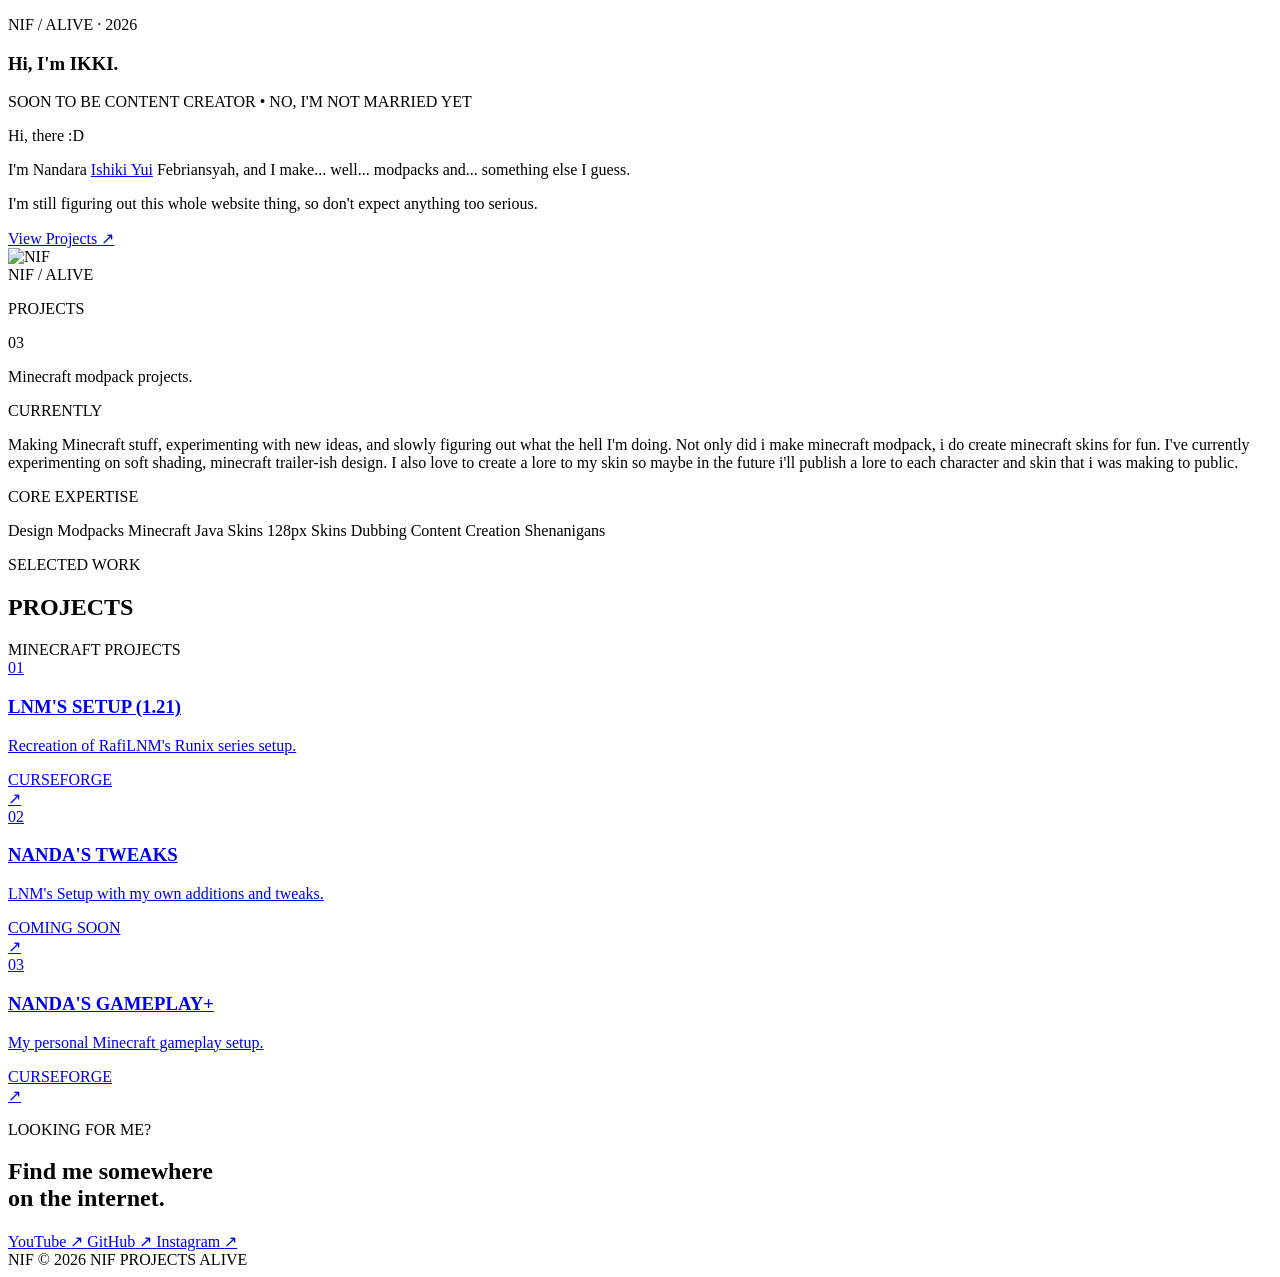
==== index.html @ b9b4e4db "The NIF - Rebuild updated version of the NIF." ====
<!doctype html>
<html lang="en">
  <head>
    <meta charset="utf-8" />
    <meta name="viewport" content="width=device-width, initial-scale=1.0" />

    <title>NIF | Ikki</title>

    <meta name="description" content="NIF's little corner of the internet. Minecraft projects, modpacks, and stupid shenanigans." />

    <!-- Fonts -->
    <link rel="preconnect" href="https://fonts.googleapis.com" />
    <link rel="preconnect" href="https://fonts.gstatic.com" crossorigin />

    <link href="https://fonts.googleapis.com/css2?family=Inter:wght@400;500;600;700&family=Manrope:wght@500;600;700;800&family=Roboto+Condensed:wght@500;600;700;800&family=JetBrains+Mono:wght@400;500;600&display=swap" rel="stylesheet" />

    <!-- Styles -->
    <link rel="stylesheet" href="NIF-2.css" />
  </head>

  <body>
    <main class="page">
      <!-- =====================================================
           AMBIENT BACKGROUND
           ===================================================== -->

      <div class="background-glow glow-top" aria-hidden="true"></div>
      <div class="background-glow glow-bottom" aria-hidden="true"></div>

      <!-- =====================================================
           MAIN CONTENT
           ===================================================== -->

      <div class="container">
        <!-- ===================================================
             BENTO INTRO
             =================================================== -->

        <section class="bento">
          <!-- =================================================
               HERO
               ================================================= -->

          <section class="hero glass">
            <div class="hero-glow" aria-hidden="true"></div>

            <div class="hero-content">
              <p class="label accent">NIF / ALIVE · 2026</p>

              <h1>Hi, I'm <span class="accent">IKKI</span>.</h1>

              <p class="hero-role">
                SOON TO BE CONTENT CREATOR
                <span>•</span>
                NO, I'M NOT MARRIED YET
              </p>

              <div class="hero-description">
                <p>Hi, there :D</p>

                <p>
                  I'm Nandara <span class="accent"><a href="truth/truth.html" target="_blank">Ishiki Yui</a></span> Febriansyah, and I make... well... modpacks and... something else I guess.
                </p>

                <p>I'm still figuring out this whole website thing, so don't expect anything too serious.</p>
              </div>

              <div class="hero-actions">
                <a href="#projects" class="btn glass-strong">
                  View Projects
                  <span>↗</span>
                </a>
              </div>
            </div>
          </section>

          <!-- =================================================
               PROFILE IMAGE
               ================================================= -->

          <section class="profile-card glass">
            <div class="profile-image-wrapper">
              <div class="profile-image-backdrop"></div>

              <img src="NIF.png" alt="NIF" class="profile-image" />

              <div class="profile-image-tag glass">
                <span class="status-dot"></span>
                NIF / ALIVE
              </div>
            </div>
          </section>

          <!-- =================================================
               PROJECT COUNT
               ================================================= -->

          <section class="stat-card glass">
            <p class="label">PROJECTS</p>

            <div class="stat-content">
              <p class="stat-number">03</p>

              <p class="stat-caption">Minecraft modpack projects.</p>
            </div>
          </section>

          <!-- =================================================
               CURRENTLY
               ================================================= -->

          <section class="currently glass-strong">
            <p class="label accent">CURRENTLY</p>

            <p class="currently-text">
              Making Minecraft stuff, experimenting with new ideas, and slowly figuring out what the hell I'm doing. Not only did i make minecraft modpack, i do create minecraft skins for fun. I've currently experimenting on soft shading,
              minecraft trailer-ish design. I also love to create a lore to my skin so maybe in the future i'll publish a lore to each character and skin that i was making to public.
            </p>
          </section>

          <!-- =================================================
               CORE EXPERTISE
               ================================================= -->

          <section class="skills glass">
            <p class="label">CORE EXPERTISE</p>

            <div class="chips">
              <span class="chip glass"> Design </span>

              <span class="chip glass"> Modpacks </span>

              <span class="chip glass"> Minecraft Java </span>

              <span class="chip glass"> Skins </span>

              <span class="chip glass"> 128px Skins </span>

              <span class="chip glass"> Dubbing </span>

              <span class="chip glass"> Content Creation </span>

              <span class="chip glass"> Shenanigans </span>
            </div>
          </section>
        </section>

        <!-- =====================================================
             PROJECTS
             ===================================================== -->

        <section id="projects" class="section projects">
          <div class="section-top">
            <div>
              <p class="label">SELECTED WORK</p>

              <h2>PROJECTS</h2>
            </div>

            <span class="section-meta"> MINECRAFT PROJECTS </span>
          </div>

          <div class="project-list">
            <!-- PROJECT 01 -->

            <a href="https://www.curseforge.com/minecraft/modpacks/lnm-runix-recreated" target="_blank" rel="noopener noreferrer" class="project-item">
              <div class="project-number">01</div>

              <div class="project-info">
                <h3>LNM'S SETUP (1.21)</h3>

                <p>Recreation of RafiLNM's Runix series setup.</p>
              </div>

              <div class="project-type">CURSEFORGE</div>

              <div class="project-arrow">↗</div>
            </a>

            <!-- PROJECT 02 -->

            <a href="#" class="project-item project-disabled" aria-label="Nanda's Tweaks — Coming Soon">
              <div class="project-number">02</div>

              <div class="project-info">
                <h3>NANDA'S TWEAKS</h3>

                <p>LNM's Setup with my own additions and tweaks.</p>
              </div>

              <div class="project-type">COMING SOON</div>

              <div class="project-arrow">↗</div>
            </a>

            <!-- PROJECT 03 -->

            <a href="https://www.curseforge.com/minecraft/modpacks/ngplus" target="_blank" rel="noopener noreferrer" class="project-item">
              <div class="project-number">03</div>

              <div class="project-info">
                <h3>NANDA'S GAMEPLAY+</h3>

                <p>My personal Minecraft gameplay setup.</p>
              </div>

              <div class="project-type">CURSEFORGE</div>

              <div class="project-arrow">↗</div>
            </a>
          </div>
        </section>

        <!-- =====================================================
             SOCIALS
             ===================================================== -->

        <section id="socials" class="section socials">
          <div class="socials-card glass-strong">
            <div class="socials-heading">
              <p class="label accent">LOOKING FOR ME?</p>

              <h2>
                Find me somewhere<br />
                on the internet.
              </h2>
            </div>

            <div class="social-list">
              <a href="https://www.youtube.com/@notIkki" target="_blank" rel="noopener noreferrer">
                <span>YouTube</span>
                <span class="social-arrow">↗</span>
              </a>

              <a href="https://github.com/SimplIkkity" target="_blank" rel="noopener noreferrer">
                <span>GitHub</span>
                <span class="social-arrow">↗</span>
              </a>

              <a href="https://www.instagram.com/simpleikki/" target="_blank" rel="noopener noreferrer">
                <span>Instagram</span>
                <span class="social-arrow">↗</span>
              </a>
            </div>
          </div>
        </section>

        <!-- =====================================================
             FOOTER
             ===================================================== -->

        <footer class="footer">
          <span class="footer-logo"> NIF </span>

          <span class="footer-text"> © 2026 NIF PROJECTS </span>

          <span class="footer-status">
            <span class="status-dot"></span>

            ALIVE
          </span>
        </footer>
      </div>
    </main>
  </body>
</html>
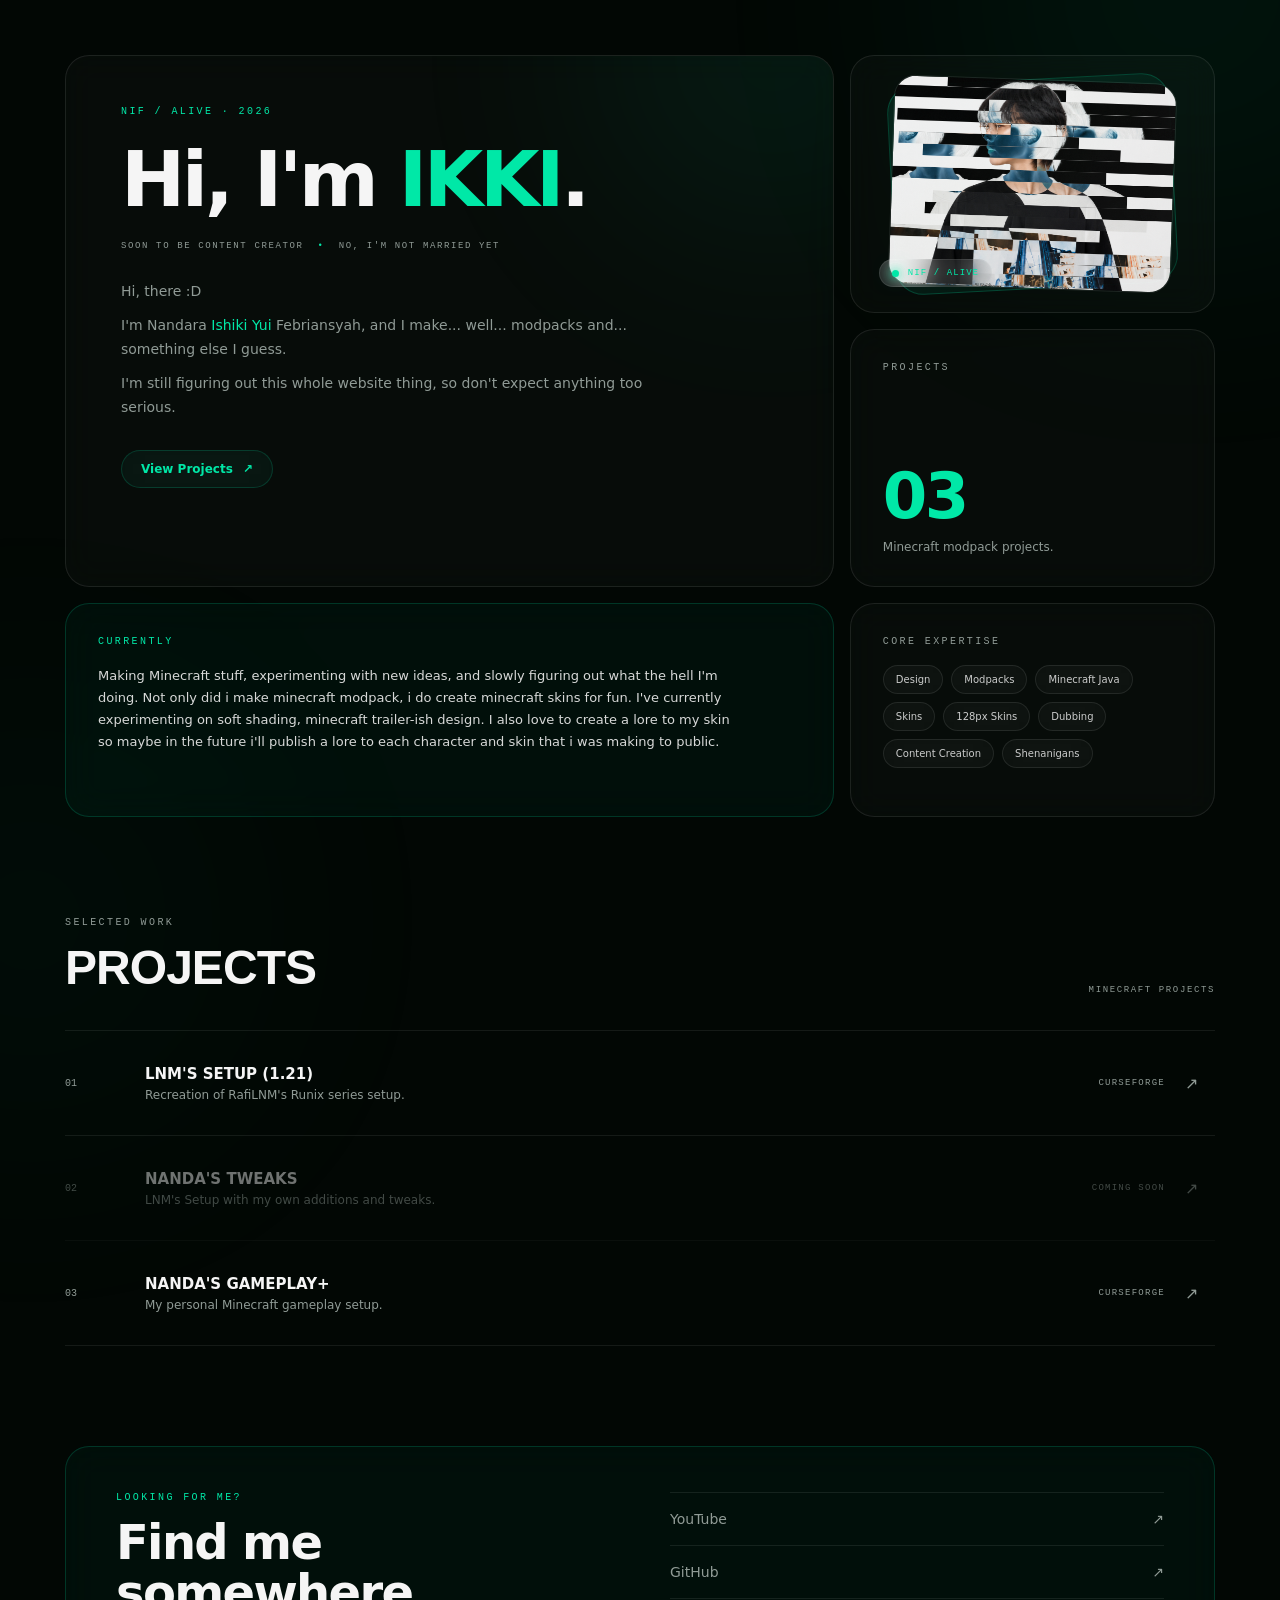
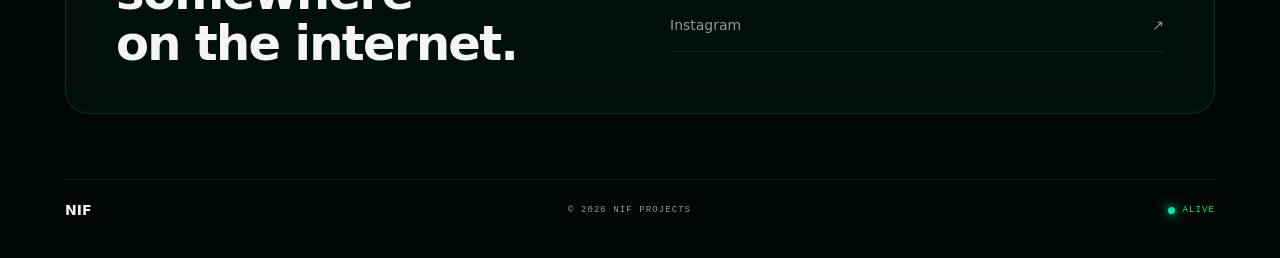
==== commit af08a972: "add image to the NIF" ====
--- a/index.html
+++ b/index.html
@@ -82,7 +82,7 @@
             <div class="profile-image-wrapper">
               <div class="profile-image-backdrop"></div>
 
-              <img src="NIF.png" alt="NIF" class="profile-image" />
+              <img src="IMG/NIF.png" alt="NIF" class="profile-image" />
 
               <div class="profile-image-tag glass">
                 <span class="status-dot"></span>
--- a/NIF-2.css
+++ b/NIF-2.css
@@ -0,0 +1,900 @@
+/* ============================================================
+   NIF — Projects & Shenanigans
+   Bento Portfolio
+   ============================================================ */
+
+:root {
+  --background: oklch(0.12 0.018 165);
+  --foreground: oklch(0.97 0 0);
+  --muted-foreground: oklch(0.68 0.015 165);
+
+  --accent: oklch(0.82 0.18 165);
+
+  --border: oklch(1 0 0 / 9%);
+
+  --font-heading: "Manrope", ui-sans-serif, system-ui, sans-serif;
+  --font-body: "Inter", ui-sans-serif, system-ui, sans-serif;
+  --font-mono: "JetBrains Mono", monospace;
+
+  --radius-card: 1.5rem;
+}
+
+/* ============================================================
+   RESET
+   ============================================================ */
+
+* {
+  margin: 0;
+  padding: 0;
+  box-sizing: border-box;
+}
+
+html {
+  scroll-behavior: smooth;
+}
+
+body {
+  background: var(--background);
+  color: var(--foreground);
+  font-family: var(--font-body);
+  -webkit-font-smoothing: antialiased;
+}
+
+a {
+  color: inherit;
+  text-decoration: none;
+}
+
+img {
+  display: block;
+  max-width: 100%;
+}
+
+/* ============================================================
+   PAGE
+   ============================================================ */
+
+.page {
+  position: relative;
+  min-height: 100vh;
+  overflow: hidden;
+}
+
+.container {
+  position: relative;
+  width: min(1150px, calc(100% - 40px));
+  margin: 0 auto;
+  padding: 55px 0 40px;
+}
+
+/* ============================================================
+   BACKGROUND GLOWS
+   ============================================================ */
+
+.background-glow {
+  position: fixed;
+  border-radius: 9999px;
+  background: var(--accent);
+  filter: blur(140px);
+  pointer-events: none;
+  z-index: -1;
+}
+
+.glow-top {
+  width: 420px;
+  height: 420px;
+
+  top: -220px;
+  right: -120px;
+
+  opacity: 0.1;
+}
+
+.glow-bottom {
+  width: 360px;
+  height: 360px;
+
+  bottom: -200px;
+  left: -150px;
+
+  opacity: 0.06;
+}
+
+/* ============================================================
+   GLASS
+   ============================================================ */
+
+.glass {
+  background: oklch(1 0 0 / 2.5%);
+
+  border: 1px solid oklch(1 0 0 / 9%);
+
+  backdrop-filter: blur(16px);
+  -webkit-backdrop-filter: blur(16px);
+}
+
+.glass-strong {
+  background: oklch(0.82 0.18 165 / 4%);
+
+  border: 1px solid oklch(0.82 0.18 165 / 18%);
+
+  backdrop-filter: blur(18px);
+  -webkit-backdrop-filter: blur(18px);
+}
+
+/* ============================================================
+   BENTO GRID
+   ============================================================ */
+
+.bento {
+  display: grid;
+
+  grid-template-columns: minmax(0, 2fr) minmax(300px, 0.95fr);
+
+  grid-template-rows:
+    258px
+    258px
+    214px;
+
+  gap: 16px;
+}
+
+/* ============================================================
+   LABELS
+   ============================================================ */
+
+.label {
+  font-family: var(--font-mono);
+
+  font-size: 10px;
+  font-weight: 500;
+
+  text-transform: uppercase;
+  letter-spacing: 0.24em;
+
+  color: var(--muted-foreground);
+}
+
+.accent {
+  color: var(--accent);
+}
+
+/* ============================================================
+   HERO
+   ============================================================ */
+
+.hero {
+  position: relative;
+
+  grid-column: 1;
+  grid-row: 1 / span 2;
+
+  overflow: hidden;
+
+  border-radius: var(--radius-card);
+
+  padding: 50px 55px;
+}
+
+.hero-glow {
+  position: absolute;
+
+  width: 360px;
+  height: 360px;
+
+  top: -180px;
+  right: -120px;
+
+  border-radius: 9999px;
+
+  background: var(--accent);
+
+  filter: blur(120px);
+
+  opacity: 0.08;
+
+  pointer-events: none;
+}
+
+.hero-content {
+  position: relative;
+  z-index: 1;
+
+  max-width: 600px;
+}
+
+.hero h1 {
+  margin-top: 25px;
+
+  font-family: var(--font-heading);
+
+  font-size: clamp(3.5rem, 6vw, 5.5rem);
+
+  line-height: 0.98;
+
+  font-weight: 800;
+
+  letter-spacing: -0.045em;
+}
+
+.hero-role {
+  margin-top: 24px;
+
+  font-family: var(--font-mono);
+
+  font-size: 9px;
+
+  letter-spacing: 0.18em;
+
+  color: var(--muted-foreground);
+}
+
+.hero-role span {
+  color: var(--accent);
+
+  padding: 0 7px;
+}
+
+.hero-description {
+  margin-top: 28px;
+
+  max-width: 530px;
+
+  color: var(--muted-foreground);
+
+  font-size: 14px;
+
+  line-height: 1.75;
+}
+
+.hero-description p + p {
+  margin-top: 9px;
+}
+
+/* ============================================================
+   HERO BUTTONS
+   ============================================================ */
+
+.hero-actions {
+  display: flex;
+
+  align-items: center;
+
+  gap: 18px;
+
+  margin-top: 30px;
+}
+
+.btn {
+  display: inline-flex;
+
+  align-items: center;
+
+  gap: 10px;
+
+  padding: 11px 19px;
+
+  border-radius: 999px;
+
+  font-size: 12px;
+
+  font-weight: 600;
+
+  color: var(--accent);
+
+  transition:
+    border-color 0.2s ease,
+    background 0.2s ease,
+    transform 0.2s ease;
+}
+
+.btn:hover {
+  border-color: oklch(0.82 0.18 165 / 40%);
+
+  background: oklch(0.82 0.18 165 / 8%);
+
+  transform: translateY(-1px);
+}
+
+.link-quiet {
+  font-size: 12px;
+
+  color: var(--muted-foreground);
+
+  transition: color 0.2s ease;
+}
+
+.link-quiet:hover {
+  color: var(--foreground);
+}
+
+/* ============================================================
+   PROFILE CARD
+   ============================================================ */
+
+.profile-card {
+  grid-column: 2;
+  grid-row: 1;
+
+  position: relative;
+
+  overflow: hidden;
+
+  border-radius: var(--radius-card);
+
+  padding: 0;
+}
+
+.profile-image-wrapper {
+  position: absolute;
+
+  inset: 0;
+
+  display: flex;
+
+  align-items: center;
+  justify-content: center;
+
+  overflow: hidden;
+}
+
+.profile-image-backdrop {
+  position: absolute;
+
+  width: 78%;
+  height: 82%;
+
+  border-radius: 28px;
+
+  background: linear-gradient(135deg, oklch(0.82 0.18 165 / 10%), oklch(0.82 0.18 165 / 3%));
+
+  border: 1px solid oklch(0.82 0.18 165 / 20%);
+
+  transform: rotate(-3deg);
+}
+
+.profile-image {
+  position: relative;
+
+  z-index: 2;
+
+  width: 78%;
+  height: 82%;
+
+  object-fit: cover;
+
+  border-radius: 22px;
+
+  border: 1px solid oklch(1 0 0 / 10%);
+
+  transform: rotate(2deg);
+
+  opacity: 0.95;
+}
+
+.profile-image-tag {
+  position: absolute;
+
+  z-index: 3;
+
+  left: 28px;
+  bottom: 25px;
+
+  display: flex;
+
+  align-items: center;
+
+  gap: 9px;
+
+  padding: 8px 12px;
+
+  border-radius: 999px;
+
+  font-family: var(--font-mono);
+
+  font-size: 9px;
+
+  letter-spacing: 0.12em;
+
+  color: var(--accent);
+}
+
+/* ============================================================
+   STATUS DOT
+   ============================================================ */
+
+.status-dot {
+  width: 7px;
+  height: 7px;
+
+  border-radius: 50%;
+
+  background: var(--accent);
+
+  box-shadow:
+    0 0 10px var(--accent),
+    0 0 18px oklch(0.82 0.18 165 / 40%);
+}
+
+/* ============================================================
+   PROJECT STAT
+   ============================================================ */
+
+.stat-card {
+  grid-column: 2;
+  grid-row: 2;
+
+  border-radius: var(--radius-card);
+
+  padding: 32px;
+
+  display: flex;
+
+  flex-direction: column;
+
+  justify-content: space-between;
+}
+
+.stat-content {
+  margin-top: auto;
+}
+
+.stat-number {
+  font-family: var(--font-heading);
+
+  font-size: 4rem;
+
+  line-height: 1;
+
+  font-weight: 800;
+
+  letter-spacing: -0.04em;
+
+  color: var(--accent);
+}
+
+.stat-caption {
+  margin-top: 12px;
+
+  font-size: 12px;
+
+  color: var(--muted-foreground);
+}
+
+/* ============================================================
+   CURRENTLY
+   ============================================================ */
+
+.currently {
+  grid-column: 1;
+  grid-row: 3;
+
+  border-radius: var(--radius-card);
+
+  padding: 32px;
+}
+
+.currently-text {
+  max-width: 650px;
+
+  margin-top: 18px;
+
+  font-size: 13px;
+
+  line-height: 1.7;
+
+  color: oklch(0.97 0 0 / 88%);
+}
+
+/* ============================================================
+   SKILLS
+   ============================================================ */
+
+.skills {
+  grid-column: 2;
+  grid-row: 3;
+
+  border-radius: var(--radius-card);
+
+  padding: 32px;
+}
+
+.chips {
+  display: flex;
+
+  flex-wrap: wrap;
+
+  gap: 8px;
+
+  margin-top: 18px;
+}
+
+.chip {
+  padding: 8px 12px;
+
+  border-radius: 999px;
+
+  font-size: 10px;
+
+  color: oklch(0.97 0 0 / 82%);
+
+  transition:
+    color 0.2s ease,
+    border-color 0.2s ease;
+}
+
+.chip:hover {
+  color: var(--accent);
+
+  border-color: oklch(0.82 0.18 165 / 25%);
+}
+
+/* ============================================================
+   PROJECT SECTION
+   ============================================================ */
+
+.section {
+  margin-top: 100px;
+
+  scroll-margin-top: 50px;
+}
+
+.section-top {
+  display: flex;
+
+  align-items: flex-end;
+
+  justify-content: space-between;
+
+  margin-bottom: 35px;
+}
+
+.section-top h2 {
+  margin-top: 12px;
+
+  font-family: "Roboto Condensed", sans-serif;
+
+  font-size: 48px;
+
+  font-weight: 800;
+
+  letter-spacing: -0.02em;
+}
+
+.section-meta {
+  font-family: var(--font-mono);
+
+  font-size: 9px;
+
+  letter-spacing: 0.18em;
+
+  color: var(--muted-foreground);
+}
+
+/* ============================================================
+   PROJECT LIST
+   ============================================================ */
+
+.project-list {
+  display: flex;
+
+  flex-direction: column;
+
+  border-top: 1px solid oklch(1 0 0 / 8%);
+}
+
+.project-item {
+  display: grid;
+
+  grid-template-columns: 60px 1fr auto 30px;
+
+  align-items: center;
+
+  gap: 20px;
+
+  min-height: 105px;
+
+  border-bottom: 1px solid oklch(1 0 0 / 8%);
+
+  transition:
+    padding 0.25s ease,
+    background 0.25s ease;
+}
+
+.project-item:hover {
+  padding-left: 10px;
+}
+
+.project-number {
+  font-family: var(--font-mono);
+
+  font-size: 10px;
+
+  color: var(--muted-foreground);
+}
+
+.project-info h3 {
+  font-family: var(--font-heading);
+
+  font-size: 15px;
+
+  font-weight: 700;
+}
+
+.project-info p {
+  margin-top: 5px;
+
+  font-size: 12px;
+
+  color: var(--muted-foreground);
+}
+
+.project-type {
+  font-family: var(--font-mono);
+
+  font-size: 9px;
+
+  letter-spacing: 0.14em;
+
+  color: var(--muted-foreground);
+}
+
+.project-arrow {
+  color: var(--muted-foreground);
+
+  transition: color 0.2s ease;
+}
+
+.project-item:hover .project-arrow {
+  color: var(--accent);
+}
+
+.project-disabled {
+  opacity: 0.45;
+
+  cursor: default;
+}
+
+/* ============================================================
+   SOCIALS
+   ============================================================ */
+
+.socials-card {
+  border-radius: var(--radius-card);
+
+  padding: 45px 50px;
+
+  display: grid;
+
+  grid-template-columns: 1fr 1fr;
+
+  gap: 60px;
+}
+
+.socials-heading h2 {
+  margin-top: 14px;
+
+  font-family: var(--font-heading);
+
+  font-size: clamp(2rem, 4vw, 3rem);
+
+  line-height: 1.05;
+
+  letter-spacing: -0.035em;
+}
+
+.social-list {
+  border-top: 1px solid oklch(1 0 0 / 8%);
+}
+
+.social-list a {
+  display: flex;
+
+  align-items: center;
+
+  justify-content: space-between;
+
+  padding: 18px 0;
+
+  border-bottom: 1px solid oklch(1 0 0 / 8%);
+
+  font-size: 14px;
+
+  color: var(--muted-foreground);
+
+  transition: color 0.2s ease;
+}
+
+.social-list a:hover {
+  color: var(--foreground);
+}
+
+.social-arrow {
+  color: var(--muted-foreground);
+}
+
+.social-list a:hover .social-arrow {
+  color: var(--accent);
+}
+
+/* ============================================================
+   FOOTER
+   ============================================================ */
+
+.footer {
+  margin-top: 65px;
+
+  padding-top: 22px;
+
+  border-top: 1px solid oklch(1 0 0 / 8%);
+
+  display: flex;
+
+  align-items: center;
+
+  justify-content: space-between;
+
+  font-family: var(--font-mono);
+
+  font-size: 9px;
+
+  letter-spacing: 0.12em;
+
+  color: var(--muted-foreground);
+}
+
+.footer-logo {
+  font-family: var(--font-heading);
+
+  font-weight: 800;
+
+  font-size: 14px;
+
+  letter-spacing: 0;
+
+  color: var(--foreground);
+}
+
+.footer-status {
+  display: flex;
+
+  align-items: center;
+
+  gap: 8px;
+
+  color: var(--accent);
+}
+
+/* ============================================================
+   TABLET
+   ============================================================ */
+
+@media (max-width: 850px) {
+  .bento {
+    grid-template-columns: 1fr 1fr;
+
+    grid-template-rows:
+      auto
+      230px
+      auto;
+  }
+
+  .hero {
+    grid-column: 1 / -1;
+    grid-row: 1;
+
+    min-height: 500px;
+  }
+
+  .profile-card {
+    grid-column: 1;
+    grid-row: 2;
+  }
+
+  .stat-card {
+    grid-column: 2;
+    grid-row: 2;
+  }
+
+  .currently {
+    grid-column: 1 / -1;
+    grid-row: 3;
+  }
+
+  .skills {
+    grid-column: 1 / -1;
+    grid-row: 4;
+  }
+
+  .socials-card {
+    grid-template-columns: 1fr;
+  }
+}
+
+/* ============================================================
+   MOBILE
+   ============================================================ */
+
+@media (max-width: 600px) {
+  .container {
+    width: min(100% - 28px, 1150px);
+
+    padding-top: 28px;
+  }
+
+  .bento {
+    display: flex;
+
+    flex-direction: column;
+
+    gap: 12px;
+  }
+
+  .hero {
+    min-height: 540px;
+
+    padding: 35px 28px;
+  }
+
+  .hero h1 {
+    font-size: 3.3rem;
+  }
+
+  .hero-role {
+    line-height: 1.8;
+  }
+
+  .hero-description {
+    font-size: 13px;
+  }
+
+  .profile-card {
+    height: 360px;
+  }
+
+  .stat-card {
+    height: 220px;
+  }
+
+  .currently {
+    min-height: 180px;
+  }
+
+  .skills {
+    min-height: 210px;
+  }
+
+  .section {
+    margin-top: 70px;
+  }
+
+  .section-top h2 {
+    font-size: 40px;
+  }
+
+  .section-meta {
+    display: none;
+  }
+
+  .project-item {
+    grid-template-columns: 35px 1fr 25px;
+
+    gap: 10px;
+  }
+
+  .project-type {
+    display: none;
+  }
+
+  .project-info h3 {
+    font-size: 13px;
+  }
+
+  .socials-card {
+    padding: 32px 25px;
+  }
+
+  .footer-text {
+    display: none;
+  }
+}
